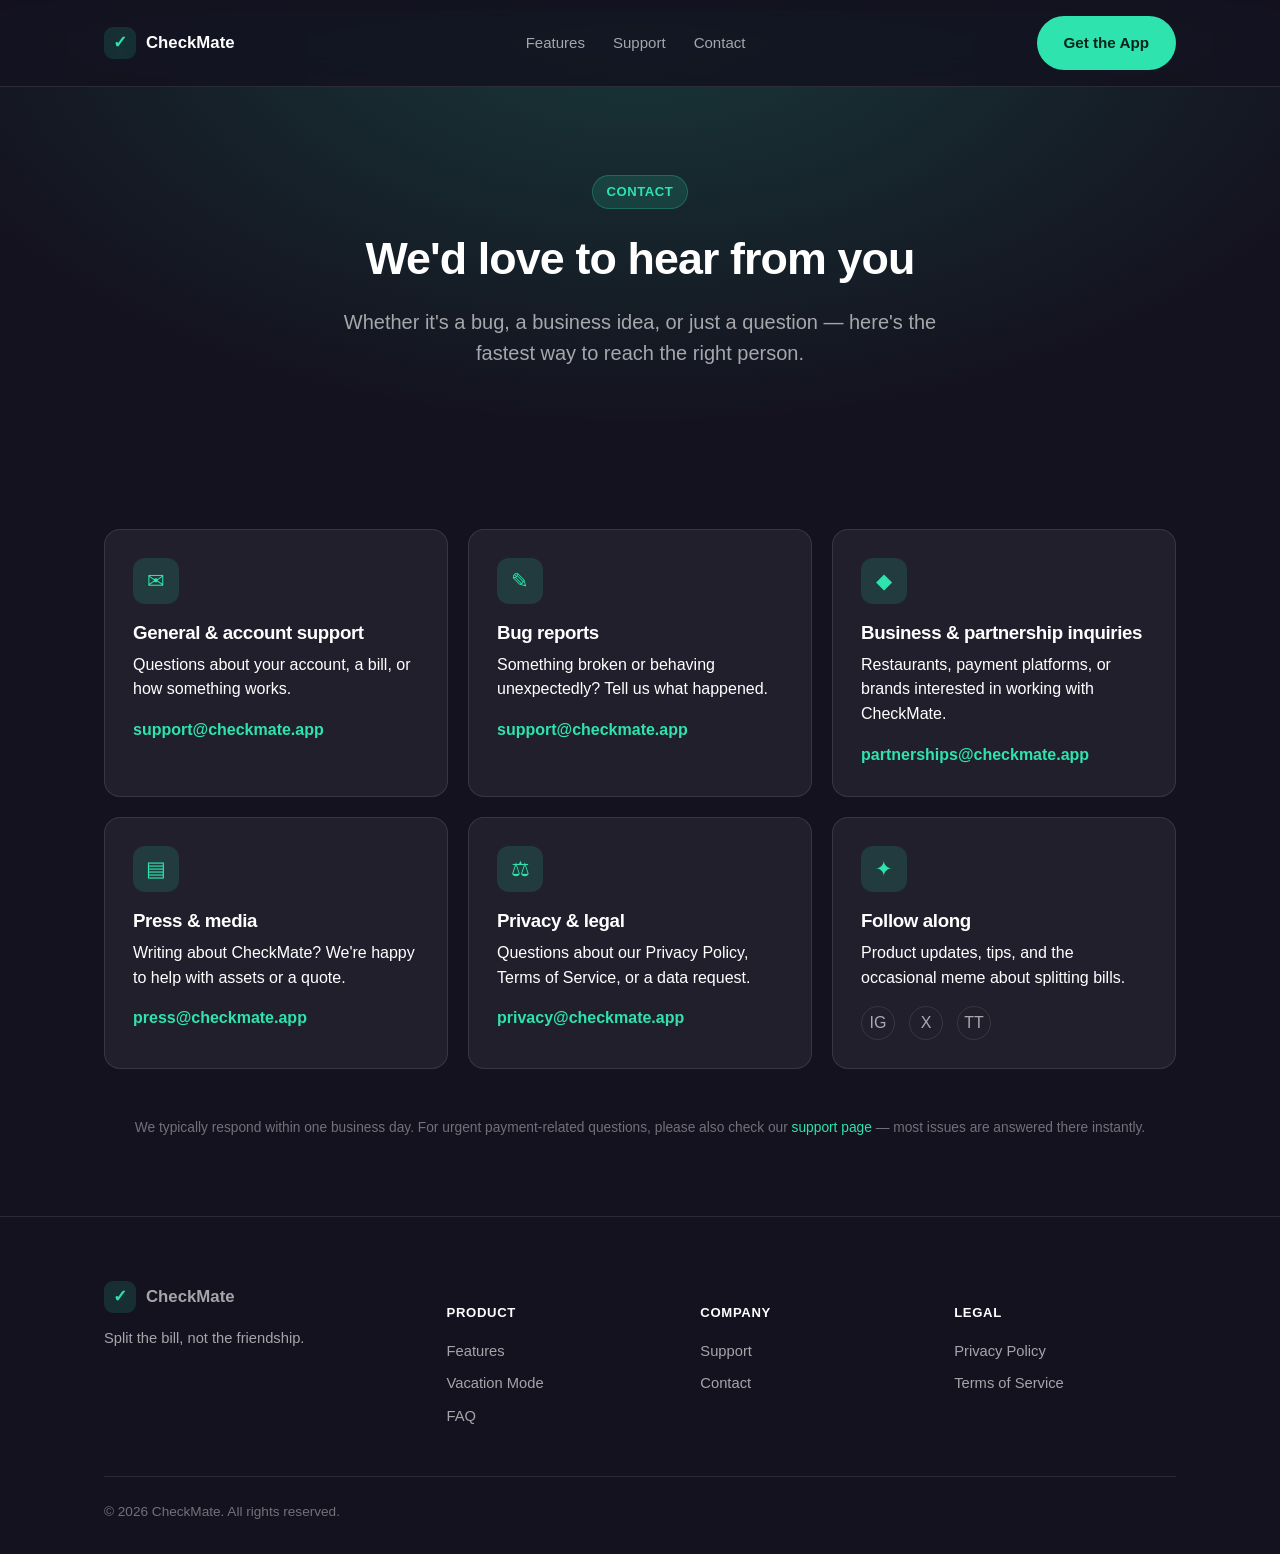
==== contact.html @ 9fd53a9a "Initial scaffold: CheckMate marketing, support, and legal site Static HTML/CSS, no build step. Landi" ====
<!doctype html>
<html lang="en">
<head>
  <meta charset="UTF-8" />
  <meta name="viewport" content="width=device-width, initial-scale=1" />
  <title>Contact — CheckMate</title>
  <meta name="description" content="Get in touch with the CheckMate team — support, bug reports, partnerships, and business inquiries." />
  <link rel="canonical" href="https://checkmate.app/contact.html" />
  <meta property="og:type" content="website" />
  <meta property="og:site_name" content="CheckMate" />
  <meta property="og:title" content="Contact — CheckMate" />
  <meta property="og:description" content="Get in touch with the CheckMate team." />
  <meta property="og:url" content="https://checkmate.app/contact.html" />
  <link rel="icon" type="image/svg+xml" href="/assets/favicon.svg" />
  <link rel="stylesheet" href="/assets/style.css" />
</head>
<body>

  <nav class="nav">
    <div class="nav-inner">
      <a href="/" class="brand">
        <span class="brand-mark">✓</span>
        CheckMate
      </a>
      <div class="nav-links">
        <a href="/#features">Features</a>
        <a href="/support.html">Support</a>
        <a href="/contact.html">Contact</a>
      </div>
      <a href="/#download" class="btn btn-primary nav-cta">Get the App</a>
    </div>
  </nav>

  <header class="hero section-tight glow">
    <div class="container">
      <span class="eyebrow">Contact</span>
      <h1 style="font-size:clamp(2rem,4vw,2.8rem);">We'd love to hear from you</h1>
      <p class="lede">Whether it's a bug, a business idea, or just a question — here's the fastest way to reach the right person.</p>
    </div>
  </header>

  <section class="section-tight">
    <div class="container">
      <div class="contact-grid">

        <div class="contact-card">
          <div class="card-icon">✉</div>
          <h3>General &amp; account support</h3>
          <p>Questions about your account, a bill, or how something works.</p>
          <a class="email" href="mailto:support@checkmate.app">support@checkmate.app</a>
        </div>

        <div class="contact-card">
          <div class="card-icon">✎</div>
          <h3>Bug reports</h3>
          <p>Something broken or behaving unexpectedly? Tell us what happened.</p>
          <a class="email" href="mailto:support@checkmate.app?subject=Bug%20Report">support@checkmate.app</a>
        </div>

        <div class="contact-card">
          <div class="card-icon">◆</div>
          <h3>Business &amp; partnership inquiries</h3>
          <p>Restaurants, payment platforms, or brands interested in working with CheckMate.</p>
          <a class="email" href="mailto:partnerships@checkmate.app">partnerships@checkmate.app</a>
        </div>

        <div class="contact-card">
          <div class="card-icon">▤</div>
          <h3>Press &amp; media</h3>
          <p>Writing about CheckMate? We're happy to help with assets or a quote.</p>
          <a class="email" href="mailto:press@checkmate.app">press@checkmate.app</a>
        </div>

        <div class="contact-card">
          <div class="card-icon">⚖</div>
          <h3>Privacy &amp; legal</h3>
          <p>Questions about our Privacy Policy, Terms of Service, or a data request.</p>
          <a class="email" href="mailto:privacy@checkmate.app">privacy@checkmate.app</a>
        </div>

        <div class="contact-card">
          <div class="card-icon">✦</div>
          <h3>Follow along</h3>
          <p>Product updates, tips, and the occasional meme about splitting bills.</p>
          <div class="social-row" style="margin-top:14px;">
            <a href="https://instagram.com/checkmateapp" aria-label="Instagram">IG</a>
            <a href="https://twitter.com/checkmateapp" aria-label="X (Twitter)">X</a>
            <a href="https://tiktok.com/@checkmateapp" aria-label="TikTok">TT</a>
          </div>
        </div>

      </div>

      <p class="small text-center" style="margin-top:48px;">
        We typically respond within one business day. For urgent payment-related
        questions, please also check our <a href="/support.html" style="color:var(--mint);">support page</a>
        — most issues are answered there instantly.
      </p>
    </div>
  </section>

  <footer class="site-footer">
    <div class="container">
      <div class="footer-grid">
        <div class="footer-col">
          <div class="brand" style="margin-bottom:14px;">
            <span class="brand-mark">✓</span>
            CheckMate
          </div>
          <p>Split the bill, not the friendship.</p>
        </div>
        <div class="footer-col">
          <h5>Product</h5>
          <ul>
            <li><a href="/#features">Features</a></li>
            <li><a href="/#vacation-mode">Vacation Mode</a></li>
            <li><a href="/#faq">FAQ</a></li>
          </ul>
        </div>
        <div class="footer-col">
          <h5>Company</h5>
          <ul>
            <li><a href="/support.html">Support</a></li>
            <li><a href="/contact.html">Contact</a></li>
          </ul>
        </div>
        <div class="footer-col">
          <h5>Legal</h5>
          <ul>
            <li><a href="/privacy.html">Privacy Policy</a></li>
            <li><a href="/terms.html">Terms of Service</a></li>
          </ul>
        </div>
      </div>
      <div class="footer-bottom">
        <span>© 2026 CheckMate. All rights reserved.</span>
      </div>
    </div>
  </footer>

</body>
</html>
---- assets/style.css ----
/* ==========================================================================
   CheckMate marketing site — shared stylesheet
   No build step, no framework. Plain CSS custom properties + a small set of
   reusable component classes. Kept dependency-free on purpose: fastest
   possible load, nothing to break, nothing to upgrade.
   ========================================================================== */

:root {
  --bg: #14121f;
  --bg-alt: #1c1936;
  --card: rgba(255, 255, 255, 0.06);
  --card-hover: rgba(255, 255, 255, 0.1);
  --border: rgba(255, 255, 255, 0.1);
  --mint: #2ee3ad;
  --mint-dim: rgba(46, 227, 173, 0.14);
  --gold: #ffd166;
  --gold-dim: rgba(255, 209, 102, 0.14);
  --coral: #ff6b6b;
  --t1: #ffffff;
  --t2: rgba(255, 255, 255, 0.62);
  --t3: rgba(255, 255, 255, 0.4);
  --max: 1120px;
  --radius: 16px;
  --radius-sm: 10px;
  font-size: 16px;
}

* {
  box-sizing: border-box;
}

html {
  scroll-behavior: smooth;
}

body {
  margin: 0;
  background: var(--bg);
  color: var(--t1);
  font-family: -apple-system, BlinkMacSystemFont, "Segoe UI", Roboto, Helvetica,
    Arial, sans-serif;
  line-height: 1.55;
  -webkit-font-smoothing: antialiased;
}

img,
svg {
  max-width: 100%;
  display: block;
}

a {
  color: inherit;
  text-decoration: none;
}

h1,
h2,
h3,
h4 {
  line-height: 1.15;
  font-weight: 800;
  letter-spacing: -0.02em;
  margin: 0 0 0.5em;
}

p {
  margin: 0 0 1em;
}

.container {
  max-width: var(--max);
  margin: 0 auto;
  padding: 0 24px;
}

/* ---------- Background helpers ---------- */

.section {
  padding: 96px 0;
}

.section-alt {
  background: var(--bg-alt);
}

.section-tight {
  padding: 64px 0;
}

.glow {
  position: relative;
  isolation: isolate;
}

.glow::before {
  content: "";
  position: absolute;
  inset: -20% -10% auto -10%;
  height: 420px;
  background: radial-gradient(
    ellipse at top,
    rgba(46, 227, 173, 0.18),
    transparent 70%
  );
  z-index: -1;
  pointer-events: none;
}

/* ---------- Nav ---------- */

.nav {
  position: sticky;
  top: 0;
  z-index: 50;
  background: rgba(20, 18, 31, 0.85);
  backdrop-filter: saturate(180%) blur(14px);
  border-bottom: 1px solid var(--border);
}

.nav-inner {
  display: flex;
  align-items: center;
  justify-content: space-between;
  padding: 16px 24px;
  max-width: var(--max);
  margin: 0 auto;
}

.brand {
  display: flex;
  align-items: center;
  gap: 10px;
  font-weight: 800;
  font-size: 1.05rem;
}

.brand-mark {
  width: 32px;
  height: 32px;
  border-radius: 9px;
  background: var(--mint-dim);
  display: flex;
  align-items: center;
  justify-content: center;
  color: var(--mint);
  font-weight: 900;
}

.nav-links {
  display: flex;
  gap: 28px;
  align-items: center;
  font-size: 0.94rem;
  color: var(--t2);
}

.nav-links a:hover {
  color: var(--t1);
}

.nav-cta {
  display: none;
}

@media (min-width: 720px) {
  .nav-cta {
    display: inline-flex;
  }
}

.menu-toggle {
  display: inline-flex;
  background: none;
  border: 1px solid var(--border);
  border-radius: var(--radius-sm);
  color: var(--t1);
  padding: 8px 10px;
}

@media (min-width: 720px) {
  .menu-toggle {
    display: none;
  }
}

/* ---------- Buttons ---------- */

.btn {
  display: inline-flex;
  align-items: center;
  justify-content: center;
  gap: 8px;
  font-weight: 700;
  font-size: 0.95rem;
  padding: 14px 26px;
  border-radius: 999px;
  border: 1px solid transparent;
  cursor: pointer;
  transition: transform 0.15s ease, background 0.15s ease, border-color 0.15s ease;
  white-space: nowrap;
}

.btn:hover {
  transform: translateY(-1px);
}

.btn-primary {
  background: var(--mint);
  color: #06251c;
}

.btn-primary:hover {
  background: #4aeec2;
}

.btn-ghost {
  background: var(--card);
  color: var(--t1);
  border-color: var(--border);
}

.btn-ghost:hover {
  background: var(--card-hover);
}

.btn-lg {
  padding: 16px 32px;
  font-size: 1.02rem;
}

.btn-row {
  display: flex;
  flex-wrap: wrap;
  gap: 14px;
}

/* ---------- Hero ---------- */

.hero {
  padding: 88px 0 60px;
  text-align: center;
}

.eyebrow {
  display: inline-flex;
  align-items: center;
  gap: 8px;
  font-size: 0.82rem;
  font-weight: 700;
  letter-spacing: 0.04em;
  text-transform: uppercase;
  color: var(--mint);
  background: var(--mint-dim);
  border: 1px solid rgba(46, 227, 173, 0.25);
  padding: 6px 14px;
  border-radius: 999px;
  margin-bottom: 24px;
}

.hero h1 {
  font-size: clamp(2.4rem, 5.5vw, 4rem);
  max-width: 880px;
  margin-left: auto;
  margin-right: auto;
}

.hero .lede {
  font-size: clamp(1.05rem, 2vw, 1.25rem);
  color: var(--t2);
  max-width: 620px;
  margin: 0 auto 36px;
}

.hero .btn-row {
  justify-content: center;
  margin-bottom: 20px;
}

.hero .microcopy {
  color: var(--t3);
  font-size: 0.88rem;
}

.hero-frame {
  margin: 56px auto 0;
  max-width: 920px;
}

/* ---------- Screenshot placeholder ---------- */

.phone-row {
  display: grid;
  grid-template-columns: repeat(auto-fit, minmax(180px, 1fr));
  gap: 20px;
}

.phone-shot {
  aspect-ratio: 9 / 18;
  background: linear-gradient(160deg, var(--card), var(--bg-alt));
  border: 1px solid var(--border);
  border-radius: 28px;
  display: flex;
  align-items: center;
  justify-content: center;
  color: var(--t3);
  font-size: 0.82rem;
  padding: 16px;
  text-align: center;
}

.wide-shot {
  aspect-ratio: 16 / 10;
  background: linear-gradient(160deg, var(--card), var(--bg-alt));
  border: 1px solid var(--border);
  border-radius: var(--radius);
  display: flex;
  align-items: center;
  justify-content: center;
  color: var(--t3);
  font-size: 0.9rem;
}

/* ---------- Section headers ---------- */

.section-head {
  max-width: 640px;
  margin: 0 auto 56px;
  text-align: center;
}

.section-head h2 {
  font-size: clamp(1.8rem, 3.4vw, 2.5rem);
}

.section-head p {
  color: var(--t2);
  font-size: 1.05rem;
}

/* ---------- Feature grid ---------- */

.grid {
  display: grid;
  gap: 20px;
  grid-template-columns: repeat(auto-fit, minmax(260px, 1fr));
}

.card {
  background: var(--card);
  border: 1px solid var(--border);
  border-radius: var(--radius);
  padding: 28px;
}

.card-icon {
  width: 46px;
  height: 46px;
  border-radius: 12px;
  background: var(--mint-dim);
  color: var(--mint);
  display: flex;
  align-items: center;
  justify-content: center;
  font-size: 1.3rem;
  margin-bottom: 18px;
}

.card h3 {
  font-size: 1.1rem;
  margin-bottom: 8px;
}

.card p {
  color: var(--t2);
  font-size: 0.95rem;
  margin-bottom: 0;
}

/* ---------- Spotlight (feature deep-dive) ---------- */

.spotlight {
  display: grid;
  gap: 48px;
  align-items: center;
  grid-template-columns: 1fr;
}

@media (min-width: 880px) {
  .spotlight {
    grid-template-columns: 1fr 1fr;
  }
  .spotlight.reverse .spotlight-copy {
    order: 2;
  }
}

.spotlight-copy .badge {
  display: inline-flex;
  align-items: center;
  gap: 6px;
  font-size: 0.8rem;
  font-weight: 700;
  color: var(--gold);
  background: var(--gold-dim);
  border: 1px solid rgba(255, 209, 102, 0.3);
  padding: 5px 12px;
  border-radius: 999px;
  margin-bottom: 16px;
}

.spotlight-copy h3 {
  font-size: clamp(1.5rem, 3vw, 2rem);
}

.spotlight-copy p {
  color: var(--t2);
  font-size: 1.02rem;
}

.check-list {
  list-style: none;
  margin: 20px 0 0;
  padding: 0;
  display: flex;
  flex-direction: column;
  gap: 12px;
}

.check-list li {
  display: flex;
  gap: 10px;
  color: var(--t1);
  font-size: 0.96rem;
}

.check-list li::before {
  content: "✓";
  color: var(--mint);
  font-weight: 800;
  flex-shrink: 0;
}

/* ---------- Steps ---------- */

.steps {
  display: grid;
  gap: 24px;
  grid-template-columns: repeat(auto-fit, minmax(220px, 1fr));
  counter-reset: step;
}

.step {
  position: relative;
  padding-top: 12px;
}

.step::before {
  counter-increment: step;
  content: counter(step);
  display: flex;
  align-items: center;
  justify-content: center;
  width: 38px;
  height: 38px;
  border-radius: 50%;
  background: var(--mint);
  color: #06251c;
  font-weight: 800;
  margin-bottom: 16px;
}

.step h4 {
  font-size: 1.05rem;
}

.step p {
  color: var(--t2);
  font-size: 0.94rem;
}

/* ---------- FAQ (native <details>, zero JS) ---------- */

.faq {
  max-width: 780px;
  margin: 0 auto;
}

.faq-item {
  border-bottom: 1px solid var(--border);
  padding: 6px 0;
}

.faq-item summary {
  cursor: pointer;
  list-style: none;
  display: flex;
  justify-content: space-between;
  align-items: center;
  gap: 16px;
  padding: 18px 4px;
  font-weight: 700;
  font-size: 1.02rem;
}

.faq-item summary::-webkit-details-marker {
  display: none;
}

.faq-item summary::after {
  content: "+";
  color: var(--mint);
  font-size: 1.4rem;
  font-weight: 400;
  flex-shrink: 0;
  transition: transform 0.2s ease;
}

.faq-item[open] summary::after {
  transform: rotate(45deg);
}

.faq-item .faq-body {
  color: var(--t2);
  padding: 0 4px 18px;
  font-size: 0.96rem;
}

.faq-category {
  margin: 48px 0 18px;
  font-size: 0.82rem;
  font-weight: 800;
  letter-spacing: 0.06em;
  text-transform: uppercase;
  color: var(--mint);
}

.faq-category:first-of-type {
  margin-top: 0;
}

/* ---------- CTA banner ---------- */

.cta-banner {
  background: linear-gradient(135deg, rgba(46, 227, 173, 0.14), rgba(255, 209, 102, 0.08));
  border: 1px solid var(--border);
  border-radius: 24px;
  padding: 56px 32px;
  text-align: center;
}

.cta-banner h2 {
  font-size: clamp(1.6rem, 3vw, 2.2rem);
}

.cta-banner p {
  color: var(--t2);
  max-width: 480px;
  margin: 0 auto 28px;
}

/* ---------- Footer ---------- */

footer.site-footer {
  border-top: 1px solid var(--border);
  padding: 64px 0 32px;
  color: var(--t2);
  font-size: 0.92rem;
}

.footer-grid {
  display: grid;
  gap: 32px;
  grid-template-columns: 1.4fr repeat(3, 1fr);
  margin-bottom: 48px;
}

@media (max-width: 720px) {
  .footer-grid {
    grid-template-columns: 1fr 1fr;
  }
}

.footer-col h5 {
  color: var(--t1);
  font-size: 0.82rem;
  letter-spacing: 0.05em;
  text-transform: uppercase;
  margin-bottom: 16px;
}

.footer-col ul {
  list-style: none;
  margin: 0;
  padding: 0;
  display: flex;
  flex-direction: column;
  gap: 10px;
}

.footer-col a:hover {
  color: var(--t1);
}

.footer-bottom {
  display: flex;
  flex-wrap: wrap;
  gap: 16px;
  justify-content: space-between;
  align-items: center;
  border-top: 1px solid var(--border);
  padding-top: 24px;
  color: var(--t3);
  font-size: 0.85rem;
}

.social-row {
  display: flex;
  gap: 14px;
}

.social-row a {
  width: 34px;
  height: 34px;
  border-radius: 50%;
  border: 1px solid var(--border);
  display: flex;
  align-items: center;
  justify-content: center;
  color: var(--t2);
}

.social-row a:hover {
  color: var(--mint);
  border-color: var(--mint);
}

/* ---------- Legal / long-form content pages ---------- */

.legal {
  max-width: 760px;
  margin: 0 auto;
}

.legal h2 {
  font-size: 1.4rem;
  margin-top: 2.2em;
}

.legal h2:first-child {
  margin-top: 0;
}

.legal h3 {
  font-size: 1.1rem;
  margin-top: 1.6em;
}

.legal p,
.legal li {
  color: var(--t2);
  font-size: 0.98rem;
}

.legal ul,
.legal ol {
  color: var(--t2);
  padding-left: 1.3em;
}

.legal strong {
  color: var(--t1);
}

.legal-meta {
  color: var(--t3);
  font-size: 0.88rem;
  margin-bottom: 40px;
}

.callout {
  background: var(--card);
  border: 1px solid var(--border);
  border-left: 3px solid var(--mint);
  border-radius: var(--radius-sm);
  padding: 16px 20px;
  margin: 24px 0;
  font-size: 0.94rem;
  color: var(--t2);
}

/* ---------- Support page ---------- */

.support-grid {
  display: grid;
  gap: 20px;
  grid-template-columns: repeat(auto-fit, minmax(240px, 1fr));
  margin-bottom: 64px;
}

.support-card {
  background: var(--card);
  border: 1px solid var(--border);
  border-radius: var(--radius);
  padding: 26px;
  text-align: center;
}

.support-card .card-icon {
  margin: 0 auto 16px;
}

.status-pill {
  display: inline-flex;
  align-items: center;
  gap: 8px;
  background: var(--mint-dim);
  color: var(--mint);
  border: 1px solid rgba(46, 227, 173, 0.25);
  padding: 8px 16px;
  border-radius: 999px;
  font-size: 0.88rem;
  font-weight: 700;
  margin-bottom: 40px;
}

.status-pill .dot {
  width: 8px;
  height: 8px;
  border-radius: 50%;
  background: var(--mint);
}

/* ---------- Contact page ---------- */

.contact-grid {
  display: grid;
  gap: 20px;
  grid-template-columns: repeat(auto-fit, minmax(260px, 1fr));
}

.contact-card {
  background: var(--card);
  border: 1px solid var(--border);
  border-radius: var(--radius);
  padding: 28px;
}

.contact-card a.email {
  color: var(--mint);
  font-weight: 700;
  word-break: break-all;
}

/* ---------- Utility ---------- */

.text-center {
  text-align: center;
}

.mt-0 {
  margin-top: 0;
}

.small {
  font-size: 0.86rem;
  color: var(--t3);
}
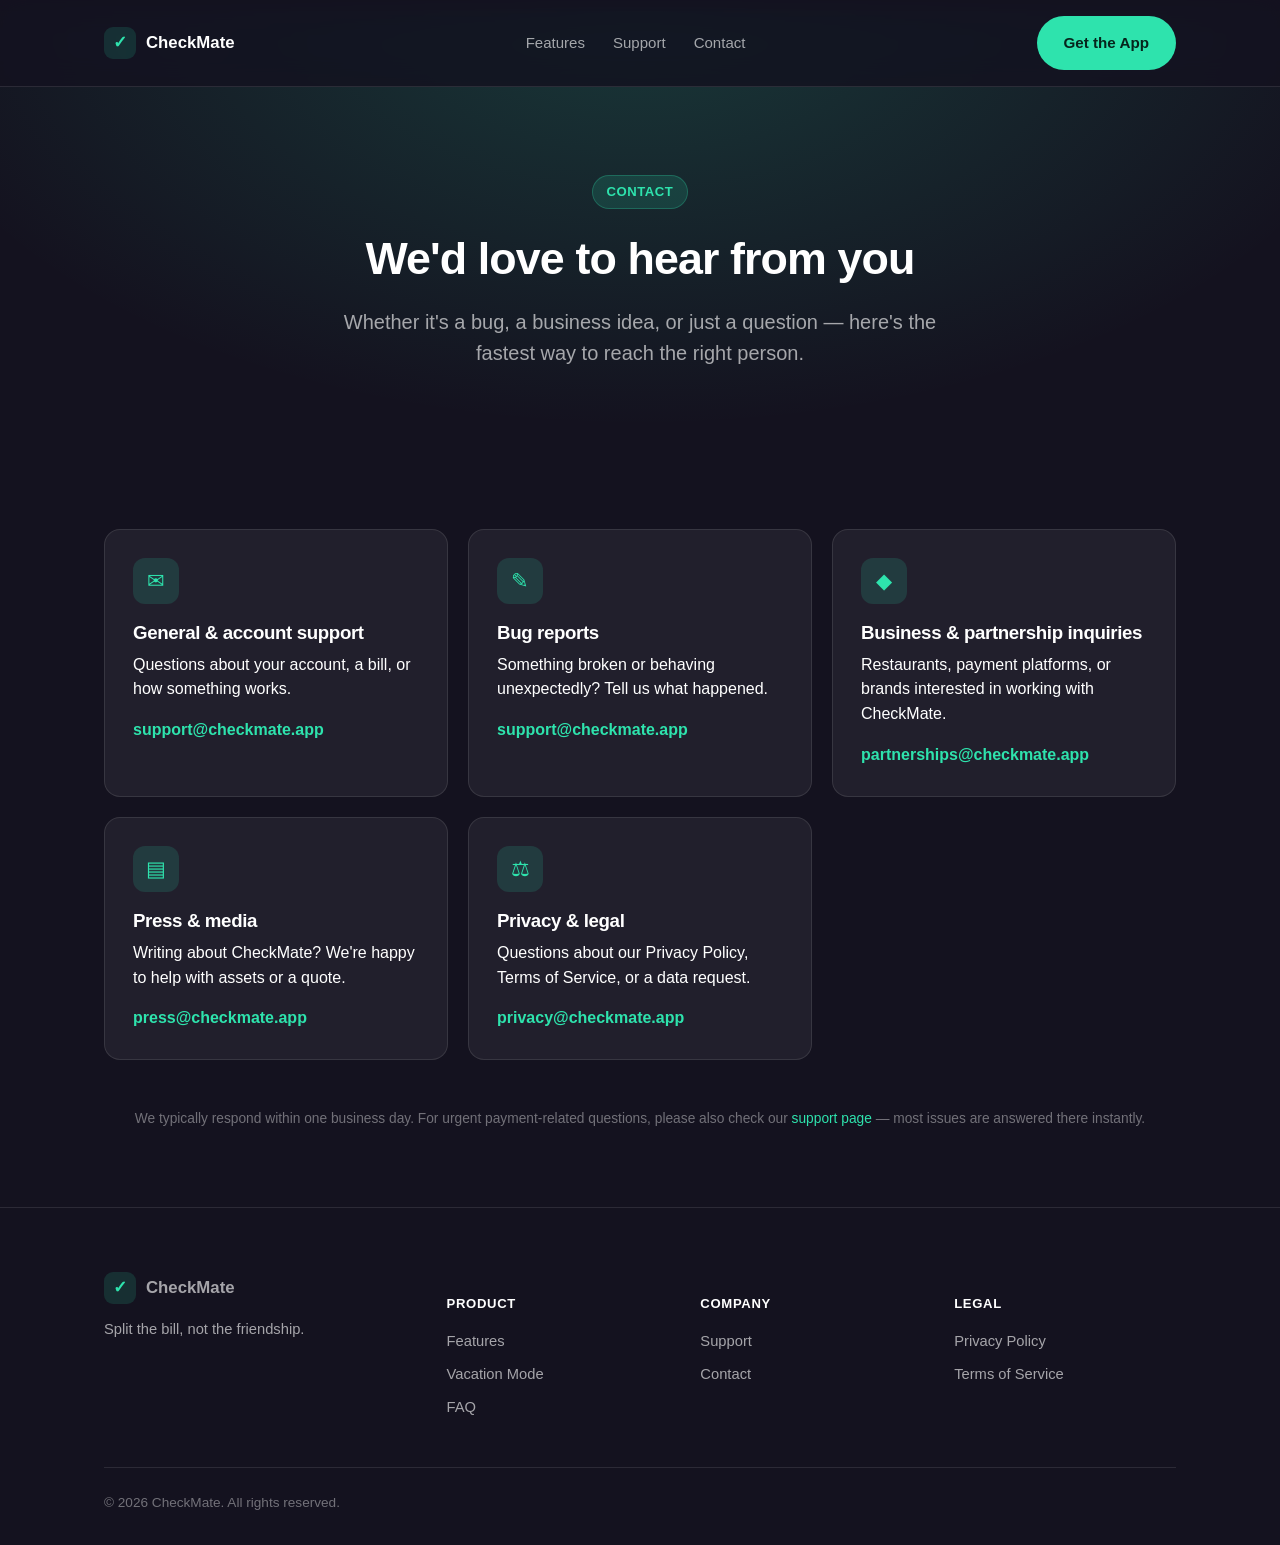
==== commit 88a9ad31: "Fill in real domain and governing-law state; drop unused social links Wire in checkmatesplit.app acr" ====
--- a/contact.html
+++ b/contact.html
@@ -5,12 +5,12 @@
   <meta name="viewport" content="width=device-width, initial-scale=1" />
   <title>Contact — CheckMate</title>
   <meta name="description" content="Get in touch with the CheckMate team — support, bug reports, partnerships, and business inquiries." />
-  <link rel="canonical" href="https://checkmate.app/contact.html" />
+  <link rel="canonical" href="https://checkmatesplit.app/contact.html" />
   <meta property="og:type" content="website" />
   <meta property="og:site_name" content="CheckMate" />
   <meta property="og:title" content="Contact — CheckMate" />
   <meta property="og:description" content="Get in touch with the CheckMate team." />
-  <meta property="og:url" content="https://checkmate.app/contact.html" />
+  <meta property="og:url" content="https://checkmatesplit.app/contact.html" />
   <link rel="icon" type="image/svg+xml" href="/assets/favicon.svg" />
   <link rel="stylesheet" href="/assets/style.css" />
 </head>
@@ -78,17 +78,6 @@
           <a class="email" href="mailto:privacy@checkmate.app">privacy@checkmate.app</a>
         </div>
 
-        <div class="contact-card">
-          <div class="card-icon">✦</div>
-          <h3>Follow along</h3>
-          <p>Product updates, tips, and the occasional meme about splitting bills.</p>
-          <div class="social-row" style="margin-top:14px;">
-            <a href="https://instagram.com/checkmateapp" aria-label="Instagram">IG</a>
-            <a href="https://twitter.com/checkmateapp" aria-label="X (Twitter)">X</a>
-            <a href="https://tiktok.com/@checkmateapp" aria-label="TikTok">TT</a>
-          </div>
-        </div>
-
       </div>
 
       <p class="small text-center" style="margin-top:48px;">
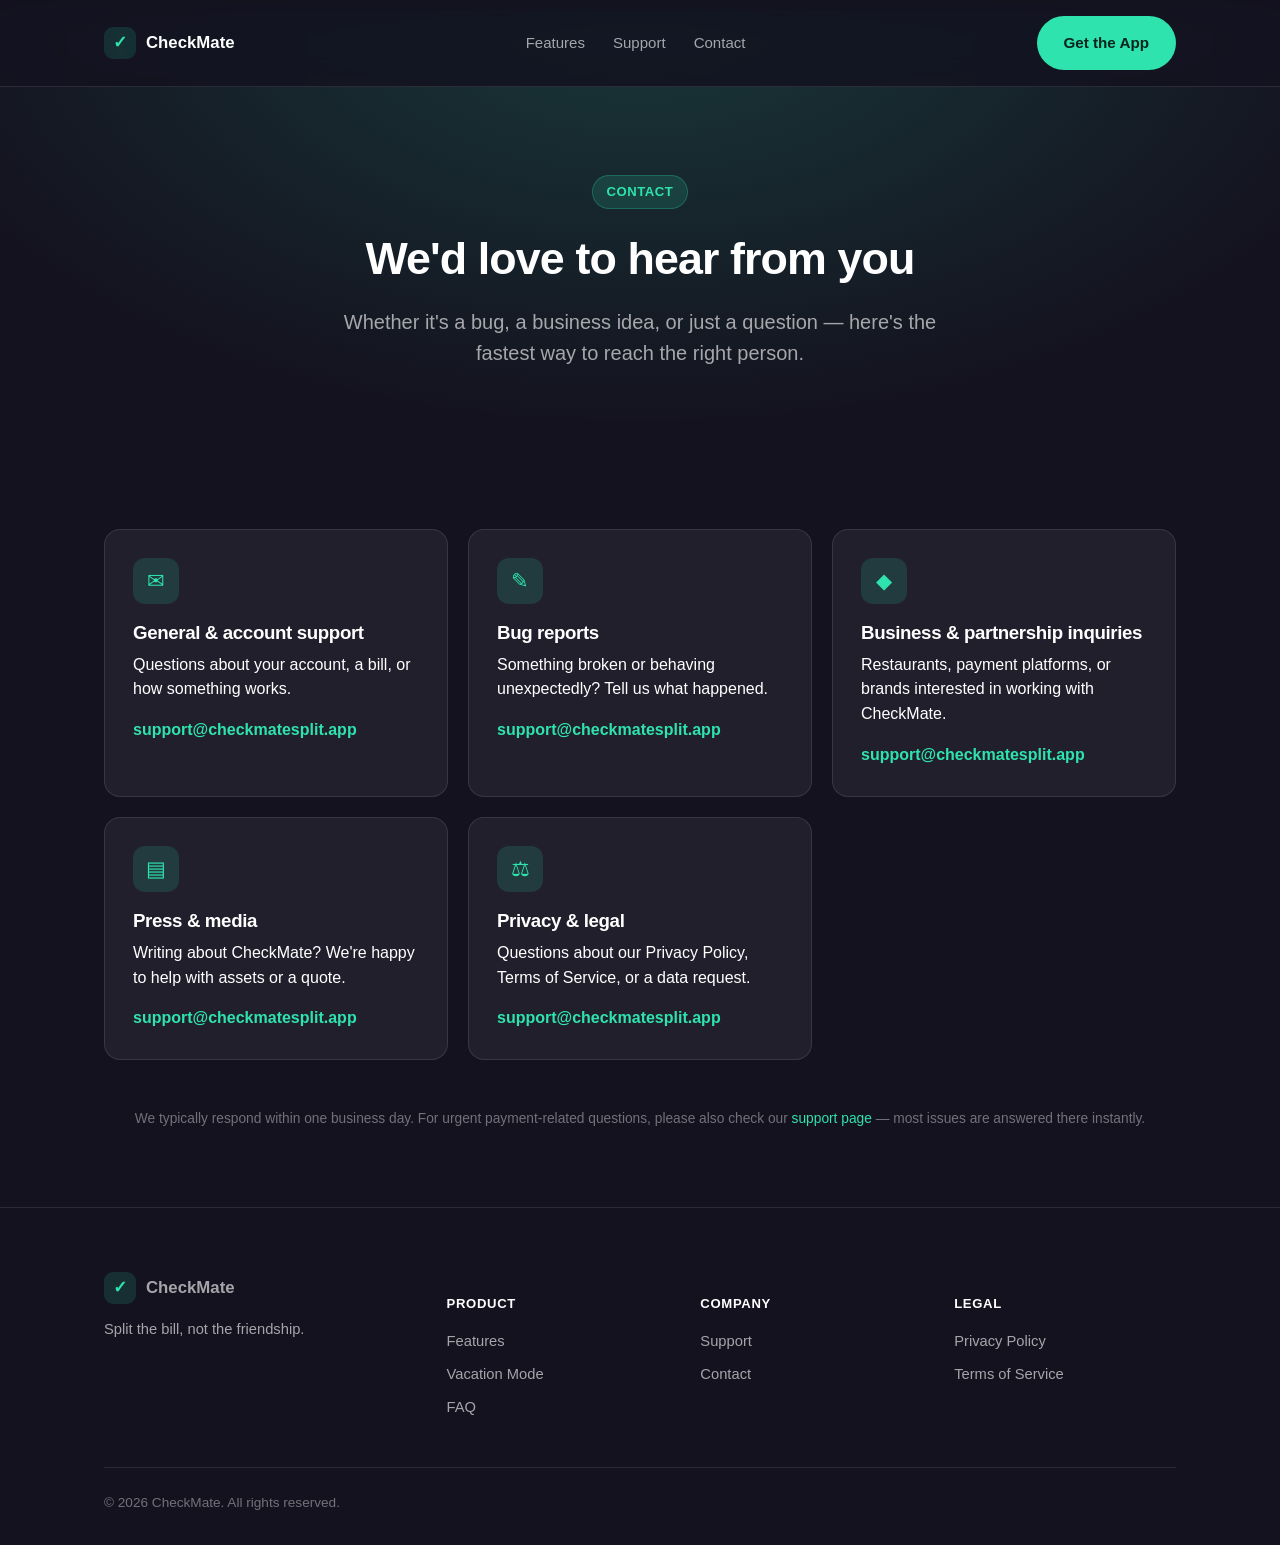
==== commit 656a89b7: "Fix false "no app download needed" claims; consolidate emails; add dates Verified against the actual" ====
--- a/contact.html
+++ b/contact.html
@@ -47,35 +47,35 @@
           <div class="card-icon">✉</div>
           <h3>General &amp; account support</h3>
           <p>Questions about your account, a bill, or how something works.</p>
-          <a class="email" href="mailto:support@checkmate.app">support@checkmate.app</a>
+          <a class="email" href="mailto:support@checkmatesplit.app">support@checkmatesplit.app</a>
         </div>
 
         <div class="contact-card">
           <div class="card-icon">✎</div>
           <h3>Bug reports</h3>
           <p>Something broken or behaving unexpectedly? Tell us what happened.</p>
-          <a class="email" href="mailto:support@checkmate.app?subject=Bug%20Report">support@checkmate.app</a>
+          <a class="email" href="mailto:support@checkmatesplit.app?subject=Bug%20Report">support@checkmatesplit.app</a>
         </div>
 
         <div class="contact-card">
           <div class="card-icon">◆</div>
           <h3>Business &amp; partnership inquiries</h3>
           <p>Restaurants, payment platforms, or brands interested in working with CheckMate.</p>
-          <a class="email" href="mailto:partnerships@checkmate.app">partnerships@checkmate.app</a>
+          <a class="email" href="mailto:support@checkmatesplit.app">support@checkmatesplit.app</a>
         </div>
 
         <div class="contact-card">
           <div class="card-icon">▤</div>
           <h3>Press &amp; media</h3>
           <p>Writing about CheckMate? We're happy to help with assets or a quote.</p>
-          <a class="email" href="mailto:press@checkmate.app">press@checkmate.app</a>
+          <a class="email" href="mailto:support@checkmatesplit.app">support@checkmatesplit.app</a>
         </div>
 
         <div class="contact-card">
           <div class="card-icon">⚖</div>
           <h3>Privacy &amp; legal</h3>
           <p>Questions about our Privacy Policy, Terms of Service, or a data request.</p>
-          <a class="email" href="mailto:privacy@checkmate.app">privacy@checkmate.app</a>
+          <a class="email" href="mailto:support@checkmatesplit.app">support@checkmatesplit.app</a>
         </div>
 
       </div>
